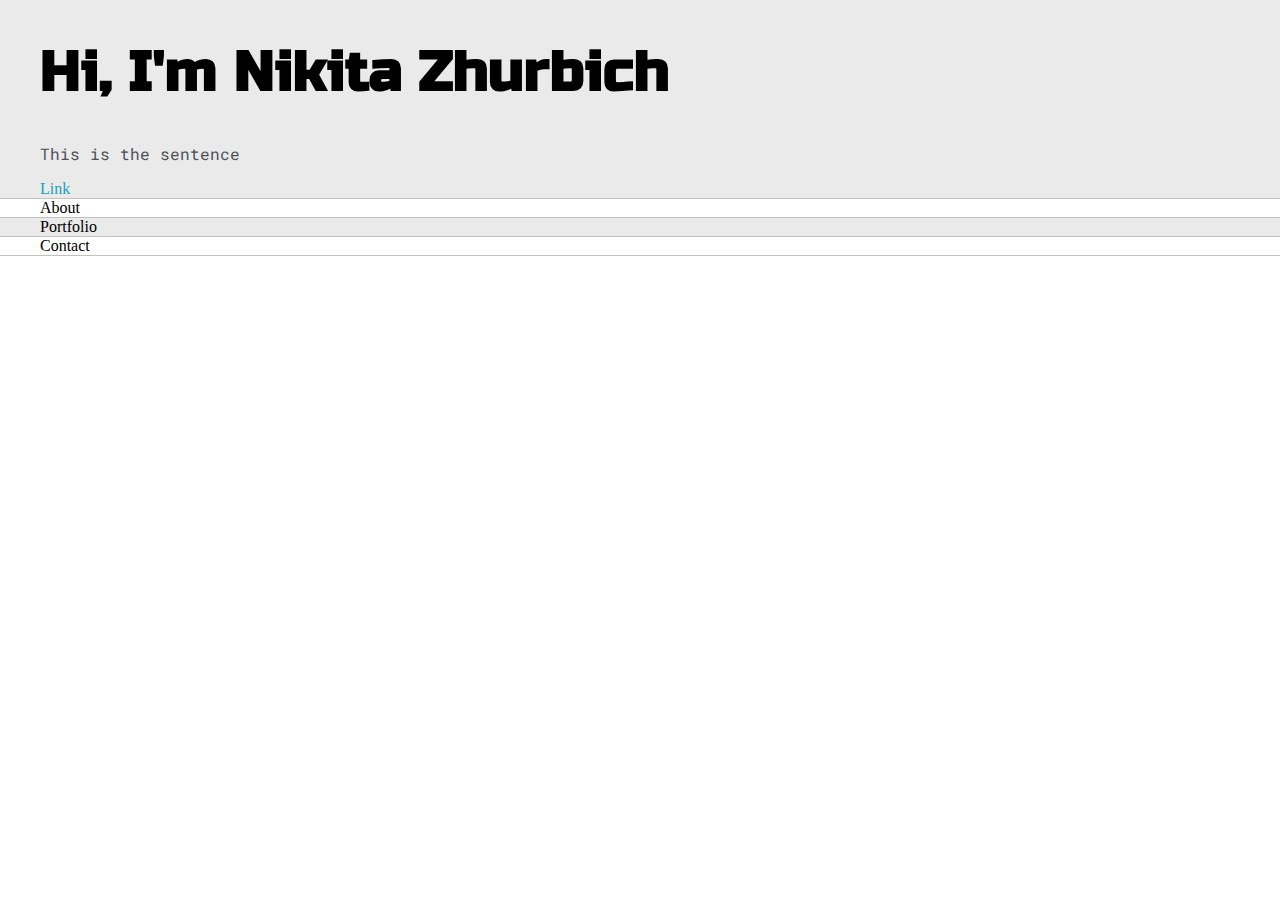
==== index.html @ 3bd74d69 "Initial sstup" ====
<!DOCTYPE html>
<html>
    <head>
        <title>Nikita Zhurbich</title>
    
        <meta name = "viewport" content = "width-device-width, 
        initial-scale = 1, maximum-scale = 1, minimum-scale = 1" />

        <link href="https://fonts.googleapis.com/css2?family=Russo+One&display=swap" rel="stylesheet">
        <link href="https://fonts.googleapis.com/css2?family=Roboto+Mono:wght@500&family=Russo+One&display=swap" rel="stylesheet">

        <link rel = "stylesheet" type = "text/css" href = "default.css">
    </head>
<body>
    <section class = "s1">
        <div class = "main-container">
            <h1>Hi, I'm Nikita Zhurbich</h1>
            <p>This is the sentence</p>
            <a href = "#">Link</a>
        </div>
    </section>

    <section class = "s2">
        <div class = "main-container">
            About
        </div>
    </section>

    <section class = "s1">
        <div class = "main-container">
            Portfolio
        </div>
    </section>

    <section class = "s2">
        <div class = "main-container">
            Contact
        </div>
    </section>
</body>
</html>
---- default.css ----
:root{
    --mainColor: #eaeaea;
    --secondaryColor: #fff;

    --borderColor: #c1c1c1 ;

    --mainText: black;
    --secondaryText: #4b5156 ; 

}


html, body{
    padding: 0 ;
    margin: 0;
}

h1, h2, h3, h4, h5, h6, strong{
    color: var(--mainText);
    font-family: 'Russo One', sans-serif;
}

p, li, span, label, input, textarea{
    color: var(--secondaryText);
    font-family: 'Roboto Mono', monospace;
}

a{
    text-decoration: none;
    color: #17a2b8;
}

ul{
    list-style: none;
}

h1 {font-size: 56px;}
h2 {font-size: 36px;}
h3 {font-size: 28px;}
h4 {font-size: 24px;}
h5 {font-size: 20px;}
h6 {font-size: 16px;}

.s1{
    background-color: var(--mainColor);
    border-bottom: 1px solid var(--borderColor);
    overflow: auto;
}

.s2{
    background-color: var(--secondaryColor);
    border-bottom: 1px solid var(--borderColor);
    overflow: auto;
}

.main-container{
    width: 1200px;
    margin: 0 auto;
}

@media screen and (max-width: 1200px){
    .main-container{
        width: 95%;
    }
}
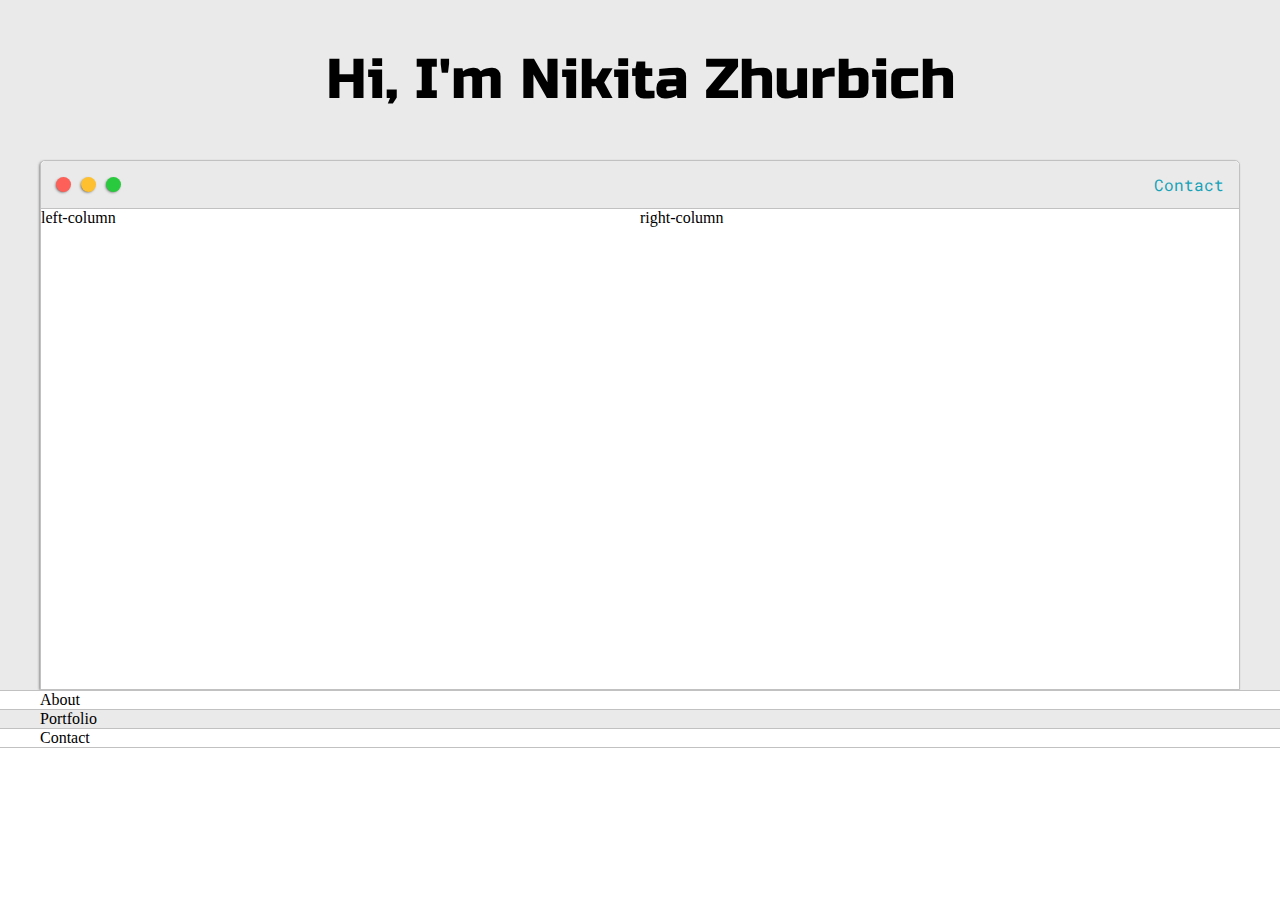
==== commit 1271c73c: "3 commit" ====
--- a/index.html
+++ b/index.html
@@ -7,6 +7,7 @@
         initial-scale = 1, maximum-scale = 1, minimum-scale = 1" />
 
         <link href="https://fonts.googleapis.com/css2?family=Russo+One&display=swap" rel="stylesheet">
+
         <link href="https://fonts.googleapis.com/css2?family=Roboto+Mono:wght@500&family=Russo+One&display=swap" rel="stylesheet">
 
         <link rel = "stylesheet" type = "text/css" href = "default.css">
@@ -14,9 +15,32 @@
 <body>
     <section class = "s1">
         <div class = "main-container">
-            <h1>Hi, I'm Nikita Zhurbich</h1>
-            <p>This is the sentence</p>
-            <a href = "#">Link</a>
+            <div class = "greeting-wrapper">
+                <h1>Hi, I'm Nikita Zhurbich</h1>
+            </div>
+
+            <div class = "intro-wrapper">
+                <div class = "nav-wrapper">
+                    <div class = "dots-wrapper">
+                        <div id = "dot-1" class = "browser-dot"></div>
+                        <div id = "dot-2" class = "browser-dot"></div>
+                        <div id = "dot-3" class = "browser-dot"></div>
+                    </div>
+
+                    <ul id = "navigation">
+                        <li><a hef = "#">Contact</a></li>
+                    </ul>
+                </div>
+
+                <div class = "left-column">
+                    left-column
+                </div>
+                
+                <div class = "right-column">
+                    right-column
+                </div>
+
+            </div>
         </div>
     </section>
 
--- a/default.css
+++ b/default.css
@@ -18,6 +18,7 @@
 h1, h2, h3, h4, h5, h6, strong{
     color: var(--mainText);
     font-family: 'Russo One', sans-serif;
+    font-weight: 500;
 }
 
 p, li, span, label, input, textarea{
@@ -58,6 +59,90 @@
     margin: 0 auto;
 }
 
+.greeting-wrapper{
+    display: grid;
+    text-align: center;
+    align-content: center;
+    min-height: 10em;
+}
+
+.intro-wrapper{
+    background-color: var(--secondaryColor);
+    border: 1px solid var(--borderColor);
+    border-radius: 5px 5px 0 0;
+
+
+	-webkit-box-shadow: -1px 1px 3px -1px rgba(0,0,0,0.75);
+	-moz-box-shadow: -1px 1px 3px -1px rgba(0,0,0,0.75);
+	box-shadow: -1px 1px 3px -1px rgba(0,0,0,0.75);
+
+    display: grid;
+    grid-template-columns: 1fr 1fr;
+    grid-template-rows: 3em 30em;
+    grid-template-areas: 
+    'nav-wrapper nav-wrapper'
+    'left-column right-column';
+}
+
+.nav-wrapper{
+    border-radius: 5px 5px 0 0;
+    grid-area: nav-wrapper;
+    border-bottom: 1px solid var(--borderColor);
+    display: flex;
+    justify-content: space-between;
+    align-items: center;
+    background-color: var(--mainColor);
+}
+
+#navigation li{
+    display: inline-block;
+    margin-right: 5px;
+    margin-left: 5px;
+}
+
+#navigation{
+    margin: 0;
+    padding: 10px;
+}
+
+.dots-wrapper{
+    display: flex;
+    padding: 10px;
+}
+
+#dot-1{
+    background-color: #fc6058;
+}
+
+#dot-2{
+    background-color: #fec02f;
+}
+
+#dot-3{
+    background-color: #2aca3e;
+}
+
+
+.browser-dot{
+    background-color: black;
+    height: 15px;
+    width: 15px;
+    border-radius: 50%;
+    margin: 5px;
+
+	-webkit-box-shadow: -1px 1px 3px -1px rgba(0,0,0,0.75);
+	-moz-box-shadow: -1px 1px 3px -1px rgba(0,0,0,0.75);
+	box-shadow: -1px 1px 3px -1px rgba(0,0,0,0.75);
+}
+
+.left-column{
+    grid-area: left-column;
+}
+
+.right-column{
+    grid-area: right-column;
+}
+
 @media screen and (max-width: 1200px){
     .main-container{
         width: 95%;
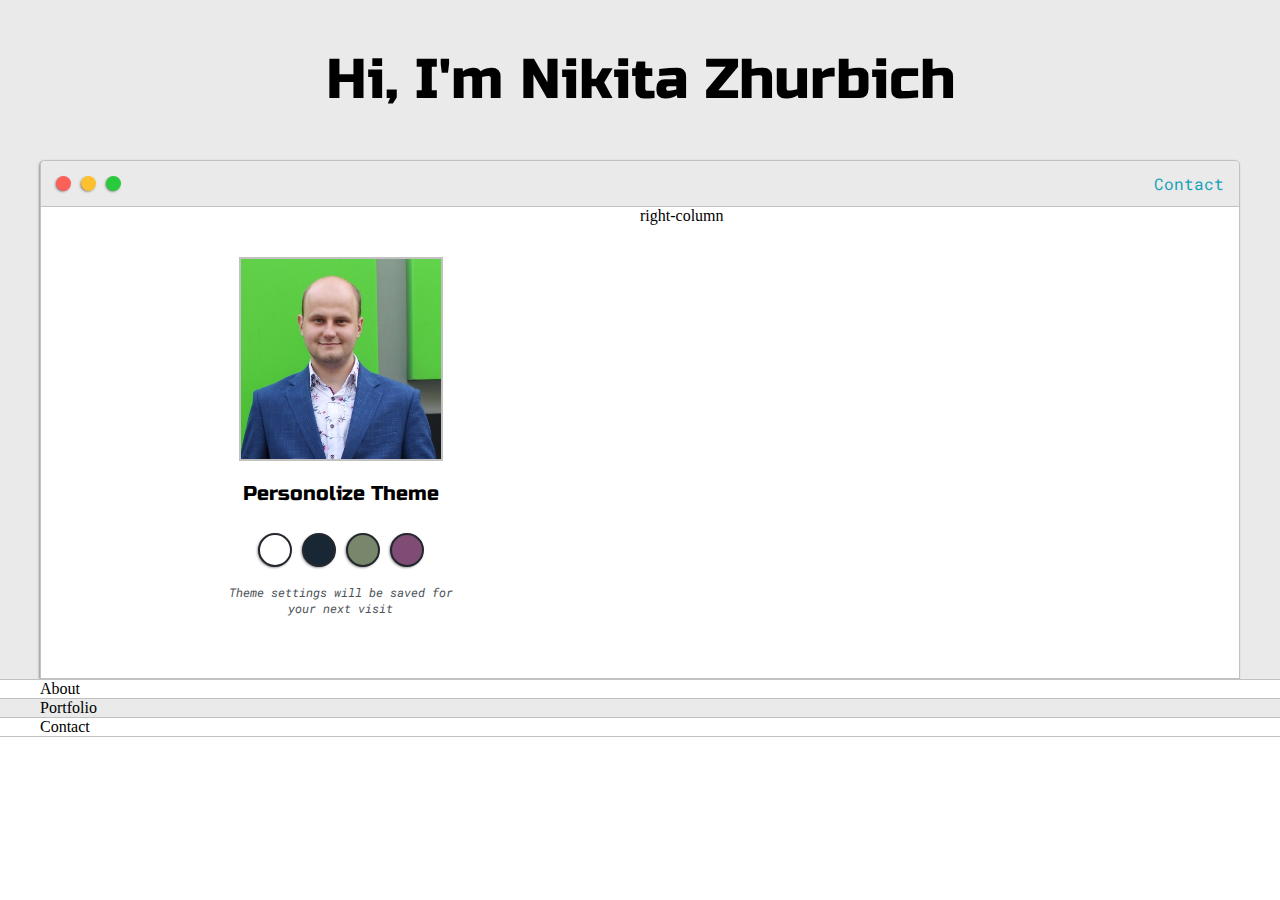
==== commit ede60df2: "Upload image" ====
--- a/index.html
+++ b/index.html
@@ -33,7 +33,16 @@
                 </div>
 
                 <div class = "left-column">
-                    left-column
+                    <img id = "profile_pic" src="images/1.jpg">
+                    <h5 style = "text-align: center; line-height: 0">Personolize Theme</h5>
+
+                    <div id = "theme-options-wrapper">
+                        <div id = "light-mode" class = "theme-dot"></div>
+                        <div id = "blue-mode" class = "theme-dot"></div>
+                        <div id = "green-mode" class = "theme-dot"></div>
+                        <div id = "purple-mode" class = "theme-dot"></div>
+                    </div>
+                    <p id = "settings-note">Theme settings will be saved for<br>your next visit</p>
                 </div>
                 
                 <div class = "right-column">
--- a/default.css
+++ b/default.css
@@ -6,6 +6,8 @@
 
     --mainText: black;
     --secondaryText: #4b5156 ; 
+
+    --themeDotBorder: #24282e;
 
 }
 
@@ -78,7 +80,6 @@
 
     display: grid;
     grid-template-columns: 1fr 1fr;
-    grid-template-rows: 3em 30em;
     grid-template-areas: 
     'nav-wrapper nav-wrapper'
     'left-column right-column';
@@ -137,6 +138,67 @@
 
 .left-column{
     grid-area: left-column;
+    padding-top: 50px;
+    padding-bottom: 50px;
+}
+
+#profile_pic{
+    display: block;
+    margin: 0 auto;
+    height: 200px;
+    width: 200px;
+    object-fit: cover;
+    border: 2px solid var(--borderColor);
+}
+
+#theme-options-wrapper{
+    display: flex;
+    justify-content: center;
+
+}
+
+.theme-dot{
+    height: 30px;
+    width: 30px;
+    background-color: black;
+    border-radius: 50%;
+
+    margin: 5px;
+    border: 2px solid var(--themeDotBorder);
+
+
+    -webkit-box-shadow: -1px 1px 3px -1px rgba(0,0,0,0.75);
+	-moz-box-shadow: -1px 1px 3px -1px rgba(0,0,0,0.75);
+    box-shadow: -1px 1px 3px -1px rgba(0,0,0,0.75);
+    
+    cursor: pointer;
+}
+
+.theme-dot:hover{
+    border-width: 5px;
+}
+
+#light-mode{
+    background-color: #fff;
+}
+
+#blue-mode{
+    background-color: #192734;
+}
+
+#green-mode{
+    background-color: #78866b;
+}
+
+#purple-mode{
+    background-color: #7e4c74;
+}
+
+#settings-note{
+    font-size: 12px;
+    font-style: italic;
+    text-align: center;
+
 }
 
 .right-column{
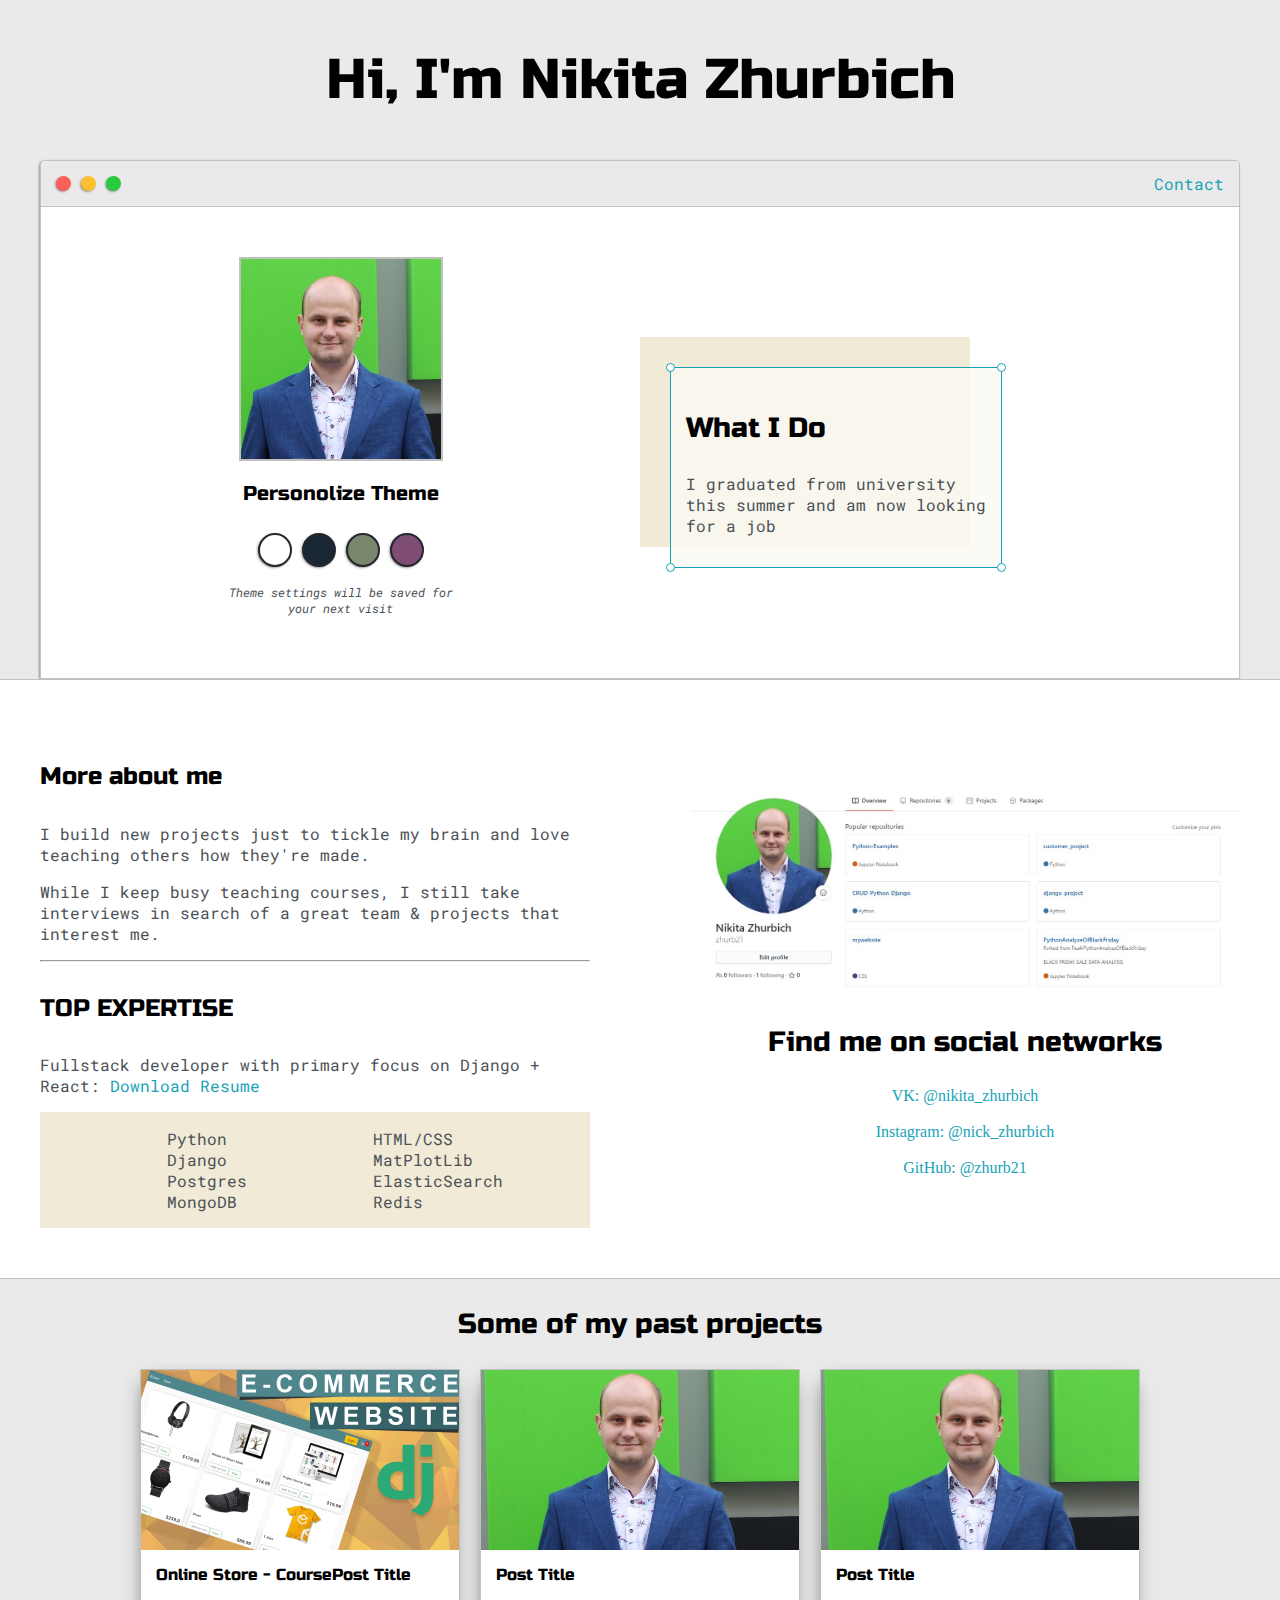
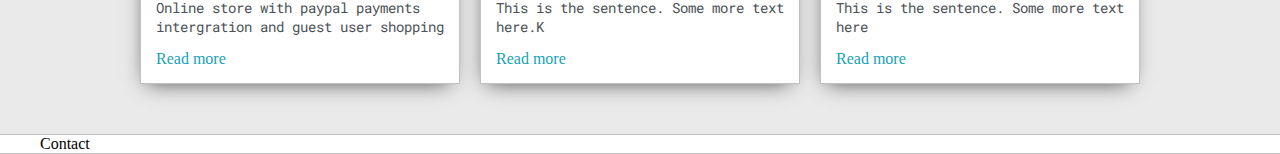
==== commit f24f6622: "5 commit" ====
--- a/index.html
+++ b/index.html
@@ -46,7 +46,16 @@
                 </div>
                 
                 <div class = "right-column">
-                    right-column
+                    <div id = "preview-shadow">
+                        <div id = "preview">
+                            <div id = "corner-tl" class = 'corner'></div>
+                            <div id = "corner-tr" class = 'corner'></div>
+                            <h3>What I Do</h3>
+                            <p>I graduated from university this summer and am now looking for a job</p>
+                            <div id = "corner-br" class = 'corner'></div>
+                            <div id = "corner-bl" class = 'corner'></div>
+                        </div>
+                    </div>
                 </div>
 
             </div>
@@ -55,13 +64,92 @@
 
     <section class = "s2">
         <div class = "main-container">
-            About
+
+            <div class = "about-wrapper">
+                <div class = "about-me">
+                    <h4>More about me</h4>
+                    <p>I build new projects just to tickle my brain and love teaching others how they're made.</p>
+
+                    <p>While I keep busy teaching courses, I still take interviews in search of a great team & projects that interest me.</p>
+                
+                    <hr>
+
+                    <h4>TOP EXPERTISE</h4>
+
+                    <p>Fullstack developer with primary focus on Django + React: <a target = "_blank" href = "Resume.pdf">Download Resume</a></p>
+
+                    <div id = "skills">
+                        <ul>
+                            <li>Python</li>
+                            <li>Django</li>
+                            <li>Postgres</li>
+                            <li>MongoDB</li>
+                        </ul>
+
+                        <ul>
+                            <li>HTML/CSS</li>
+                            <li>MatPlotLib</li>
+                            <li>ElasticSearch</li>
+                            <li>Redis</li>
+                        </ul>
+
+                    </div>
+                </div>
+
+
+                <div class = "social-links">
+                    <img id = "social_img" src="images/follow.jpg">
+                    <h3>Find me on social networks</h3>
+
+                    <a target="_blank" href="https://vk.com/nikita_zhurbich">VK: @nikita_zhurbich</a>
+                    <br>
+                    <a target="_blank" href="https://www.instagram.com/nick_zhurbich/">Instagram: @nick_zhurbich</a>
+                    <br>
+                    <a target="_blank" href="https://github.com/zhurb21">GitHub: @zhurb21</a>
+                </div>
+            </div>
         </div>
     </section>
 
     <section class = "s1">
         <div class = "main-container">
-            Portfolio
+                <h3 style = "text-align: center;">Some of my past projects</h3>
+                <div class= "post-wrapper">
+                    <div>
+                        <div class = "post">
+                            <img class = "thumbnail" src="images/ecom.jpg">
+                            <div class = "post-preview">
+                                <h6 class = "post-title">Online Store - CoursePost Title</h6>
+                                <p class = "post-intro">Online store with paypal payments intergration and guest user shopping</p>
+                                <a href = "#">Read more</a>
+                            </div>
+                        </div>
+                    </div>
+
+                    <div>
+                        <div class = "post">
+                            <img class = "thumbnail" src="images/1.jpg">
+                            <div class = "post-preview">
+                                <h6 class = "post-title">Post Title</h6>
+                                <p class = "post-intro">This is the sentence. Some more text here.K</p>
+                                <a href = "#">Read more</a>
+                            </div>
+                        </div>
+                    </div>
+
+                    <div>
+                        <div class = "post">
+                            <img class = "thumbnail" src="images/1.jpg">
+                            <div class = "post-preview">
+                                <h6 class = "post-title">Post Title</h6>
+                                <p class = "post-intro">This is the sentence. Some more text here</p>
+                                <a href = "#">Read more</a>
+                            </div>
+                        </div>
+                    </div>
+
+                </div>
+            </div>
         </div>
     </section>
 
--- a/default.css
+++ b/default.css
@@ -8,6 +8,10 @@
     --secondaryText: #4b5156 ; 
 
     --themeDotBorder: #24282e;
+
+    --previewBg: rgb(251, 249, 243, 0.8);
+
+    --previewShadow: #f0ead6;
 
 }
 
@@ -203,10 +207,135 @@
 
 .right-column{
     grid-area: right-column;
+    display: grid;
+    align-content: center;
+    padding-top: 50px;
+    padding-bottom: 50px;
+}
+
+#preview-shadow{
+    background-color: var(--previewShadow);
+    width: 300px;
+    height: 180px;
+    padding-left: 30px;
+    padding-top: 30px;
+
+}
+
+#preview{
+    width: 300px;
+    border: 1.5px solid #17a2b8;
+    background-color: var(--previewBg);
+    padding: 15px;
+    position: relative;
+}
+
+.corner{
+    width: 7px;
+    height: 7px;
+    border-radius: 50%;
+    border: 1.5px solid #17a2b8;
+    background-color: #fff;
+    position: absolute;
+}
+
+#corner-tl{
+    top: -5px;
+    left: -5px;
+}
+
+#corner-tr{
+    top: -5px;
+    right: -5px;
+}
+
+#corner-br{
+    bottom: -5px;
+    right: -5px;
+}
+
+#corner-bl{
+    bottom: -5px;
+    left: -5px;
+}
+
+.about-wrapper{
+    display: grid;
+    grid-template-columns: repeat(auto-fit, minmax(320px, 1fr));
+    padding-bottom: 50px;
+    padding-top: 50px;
+    gap: 100px;
+}
+
+#skills{
+    display: flex;
+    justify-content: space-evenly;
+    background-color: var(--previewShadow);
+}
+
+.social-links{
+    display: grid;
+    align-content: center;
+    text-align: center;
+}
+
+#social_img{
+    width: 100%;
+}
+
+.post-wrapper{
+    display: grid;
+    grid-template-columns: repeat(auto-fit, 320px);
+    gap: 20px;
+    justify-content: center;
+    padding-bottom: 50px;
+}
+
+.post{
+    border: 1px solid var(--borderColor);
+    -webkit-box-shadow: -2px 7px 21px -9px rgba(0,0,0,0.75);
+	-moz-box-shadow: -2px 7px 21px -9px rgba(0,0,0,0.75);
+	box-shadow: -2px 7px 21px -9px rgba(0,0,0,0.75);
+}
+
+.thumbnail{
+    display: block;
+    width: 100%;
+    height: 180px;
+    object-fit: cover;
+}
+
+.post-preview{
+    background-color: #fff;
+    padding: 15px;
+}
+
+.post-title{
+    color: black;
+    margin: 0px;
+
+}
+
+.post-intro{
+    color: #4b5156;
+    font-size: 14px;
 }
 
 @media screen and (max-width: 1200px){
     .main-container{
         width: 95%;
     }
+}
+
+@media screen and (max-width: 800px){
+    .intro-wrapper{
+        grid-template-columns: 1fr;
+        grid-template-areas: 
+        'nav-wrapper'
+        'left-column'
+        'right-column';
+    }
+    .right-column{
+        justify-content: center;
+    }
 }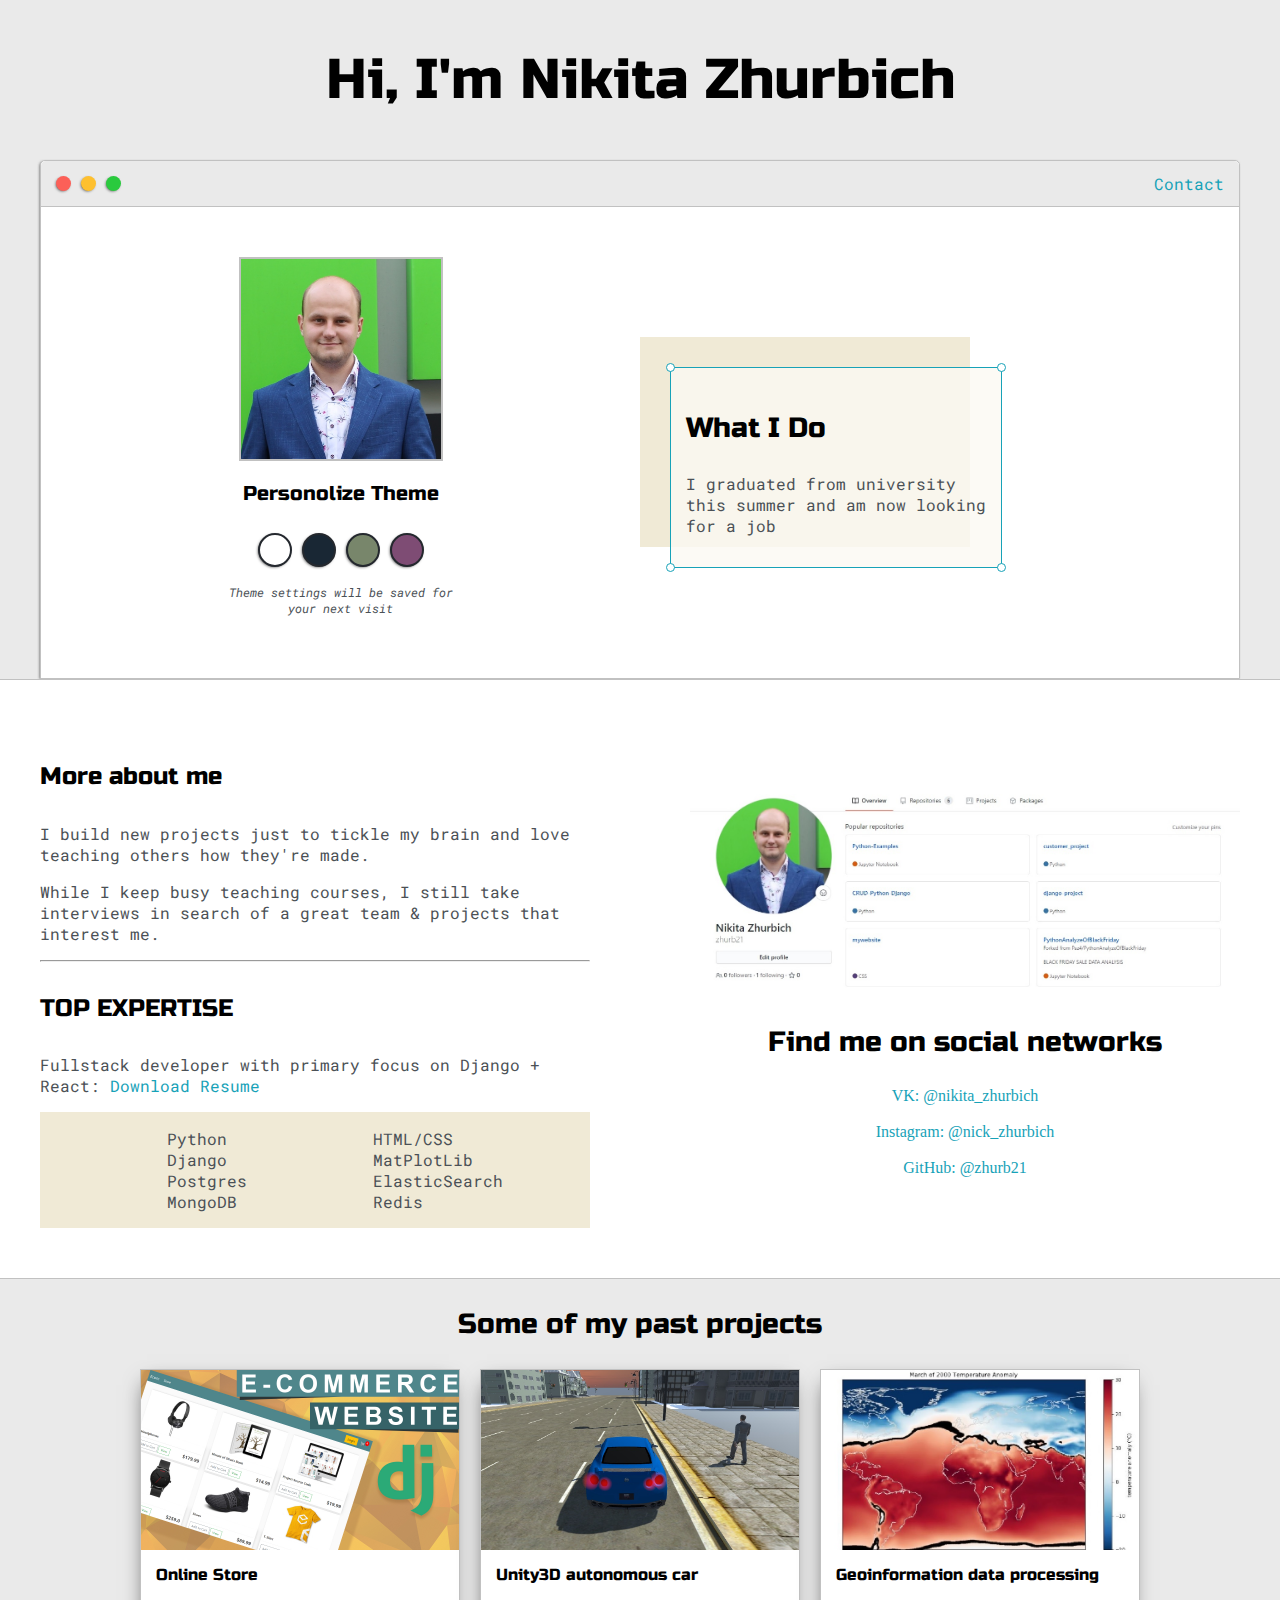
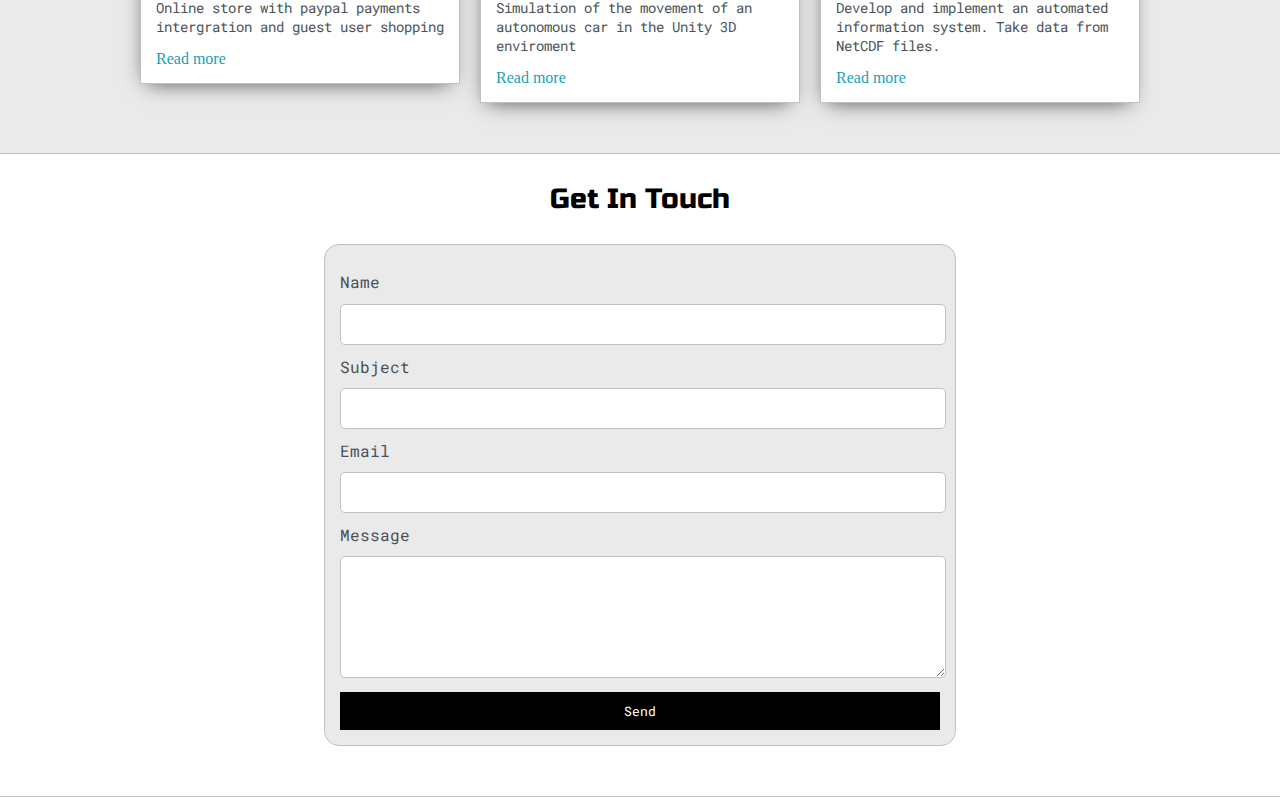
==== commit 43b4b7f6: "6 commit" ====
--- a/index.html
+++ b/index.html
@@ -119,31 +119,31 @@
                         <div class = "post">
                             <img class = "thumbnail" src="images/ecom.jpg">
                             <div class = "post-preview">
-                                <h6 class = "post-title">Online Store - CoursePost Title</h6>
+                                <h6 class = "post-title">Online Store</h6>
                                 <p class = "post-intro">Online store with paypal payments intergration and guest user shopping</p>
-                                <a href = "#">Read more</a>
+                                <a href = "ecommerce.html">Read more</a>
                             </div>
                         </div>
                     </div>
 
                     <div>
                         <div class = "post">
-                            <img class = "thumbnail" src="images/1.jpg">
+                            <img class = "thumbnail" src="images/unity.jpg">
                             <div class = "post-preview">
-                                <h6 class = "post-title">Post Title</h6>
-                                <p class = "post-intro">This is the sentence. Some more text here.K</p>
-                                <a href = "#">Read more</a>
+                                <h6 class = "post-title">Unity3D autonomous car</h6>
+                                <p class = "post-intro">Simulation of the movement of an autonomous car in the Unity 3D enviroment</p>
+                                <a href = "unity.html">Read more</a>
                             </div>
                         </div>
                     </div>
 
                     <div>
                         <div class = "post">
-                            <img class = "thumbnail" src="images/1.jpg">
+                            <img class = "thumbnail" src="images/map.jpg">
                             <div class = "post-preview">
-                                <h6 class = "post-title">Post Title</h6>
-                                <p class = "post-intro">This is the sentence. Some more text here</p>
-                                <a href = "#">Read more</a>
+                                <h6 class = "post-title">Geoinformation data processing</h6>
+                                <p class = "post-intro">Develop and implement an automated information system. Take data from NetCDF files.</p>
+                                <a href = "geo.html">Read more</a>
                             </div>
                         </div>
                     </div>
@@ -155,7 +155,23 @@
 
     <section class = "s2">
         <div class = "main-container">
-            Contact
+            <h3 style = "text-align: center;">Get In Touch</h3>
+
+            <form id = "contact-form">
+                <label>Name</label>
+                <input class = "input-field" type = "text" name = "name">
+
+                <label>Subject</label>
+                <input class = "input-field" type = "text" name = "subject">
+
+                <label>Email</label>
+                <input class = "input-field" type = "text" name = "email">
+
+                <label>Message</label>
+                <textarea class = "input-field" name = "message"></textarea>
+
+                <input id = "submit-btn" type = "submit" value = "Send">
+            </form>
         </div>
     </section>
 </body>
--- a/default.css
+++ b/default.css
@@ -12,6 +12,8 @@
     --previewBg: rgb(251, 249, 243, 0.8);
 
     --previewShadow: #f0ead6;
+
+    --btnColor: #000;
 
 }
 
@@ -319,6 +321,46 @@
 .post-intro{
     color: #4b5156;
     font-size: 14px;
+}
+
+#contact-form{
+    display: block;
+    max-width: 600px;
+    margin: 0 auto;
+    border: 1px solid var(--borderColor);
+    padding: 15px;
+    border-radius: 15px;
+    background-color: var(--mainColor);
+    margin-bottom: 50px;
+}
+
+#contact-form label{
+    line-height: 2.7em;
+}
+
+#contact-form textarea{
+    min-height: 100px;
+    font-size: 14px;
+}
+
+.input-field{
+    width: 100%;
+    padding-top: 10px;
+    padding-bottom: 10px;
+    background-color: var(--secondaryColor);
+    border-radius: 5px;
+    border: 1px solid var(--borderColor);
+    font-size: 14px;
+}
+
+#submit-btn{
+    margin-top: 10px;
+    width: 100%;
+    padding-top: 10px;
+    padding-bottom: 10px;
+    color: #fff;
+    background-color: var(--btnColor);
+    border: none;
 }
 
 @media screen and (max-width: 1200px){
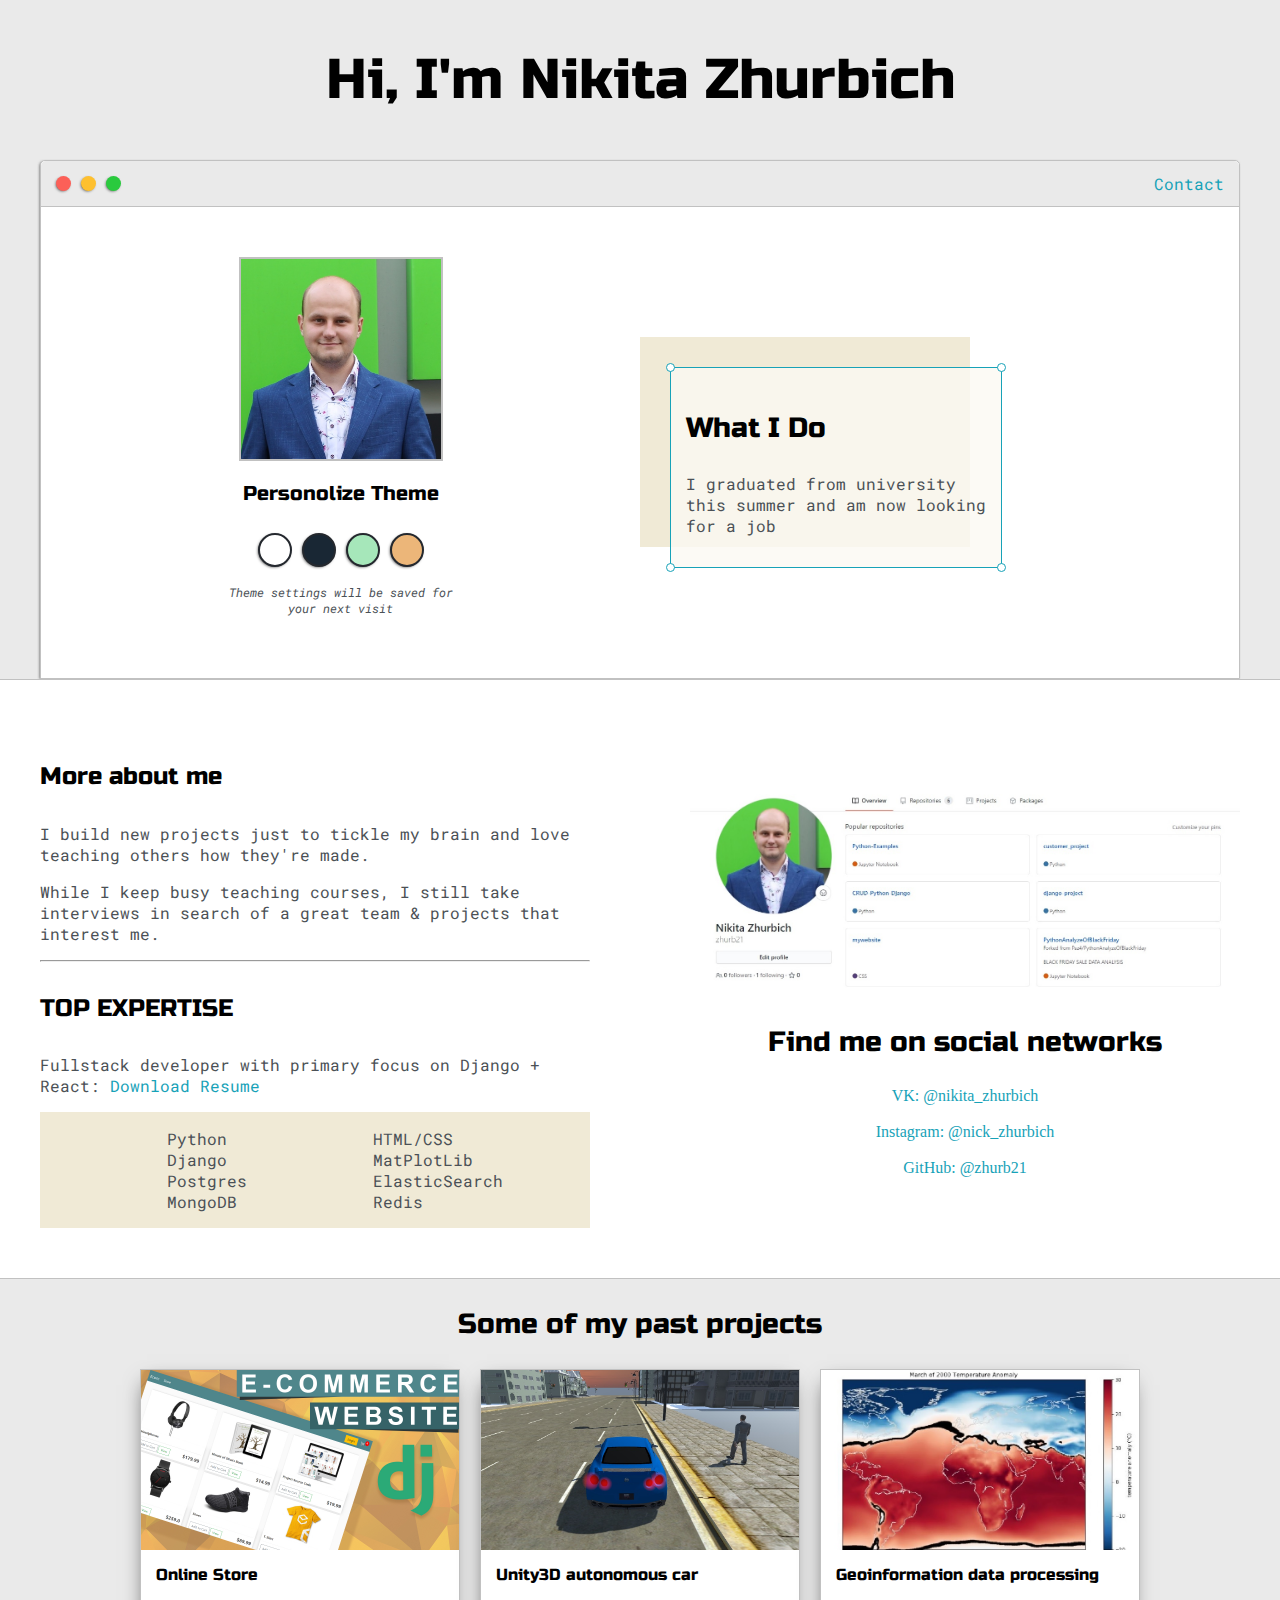
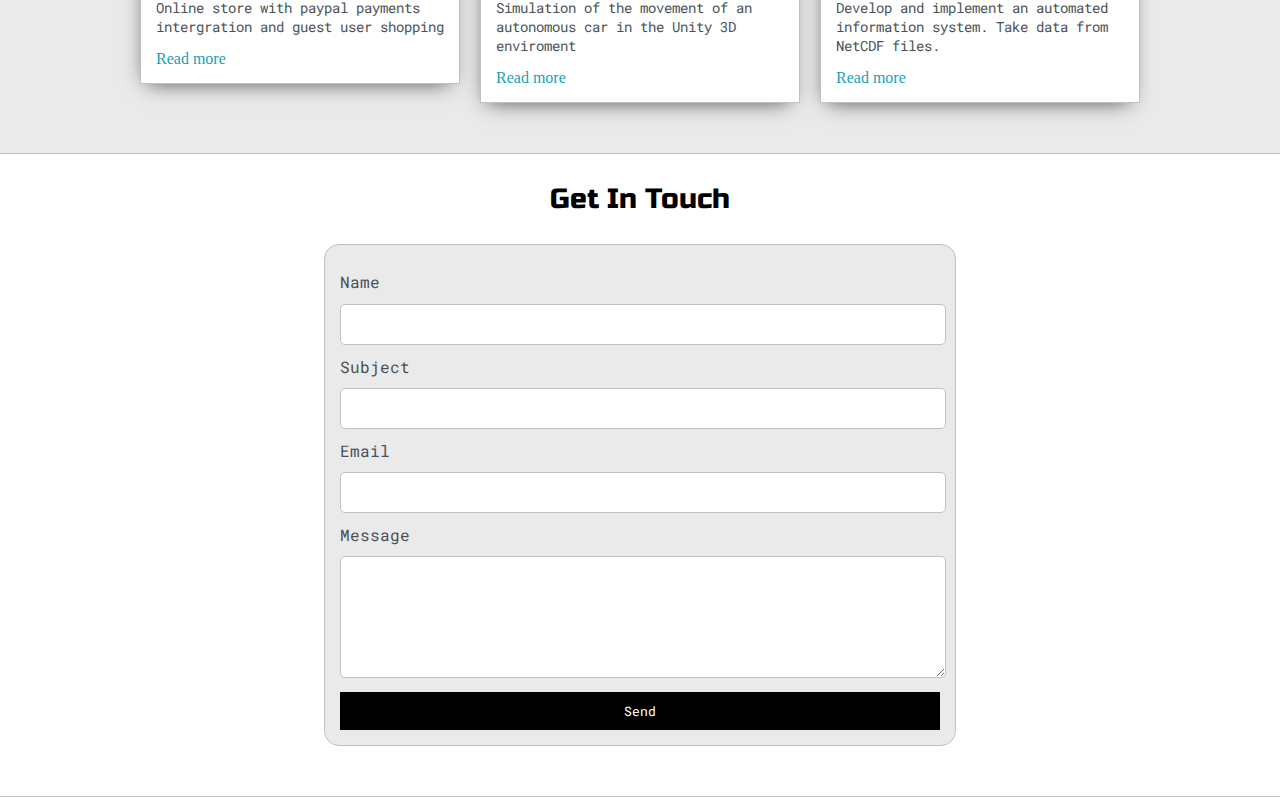
==== commit 8fe66f19: "7 commit" ====
--- a/index.html
+++ b/index.html
@@ -11,6 +11,8 @@
         <link href="https://fonts.googleapis.com/css2?family=Roboto+Mono:wght@500&family=Russo+One&display=swap" rel="stylesheet">
 
         <link rel = "stylesheet" type = "text/css" href = "default.css">
+
+        <link id = "theme-style" rel = "stylesheet" type = "text/css" href = "">
     </head>
 <body>
     <section class = "s1">
@@ -37,10 +39,10 @@
                     <h5 style = "text-align: center; line-height: 0">Personolize Theme</h5>
 
                     <div id = "theme-options-wrapper">
-                        <div id = "light-mode" class = "theme-dot"></div>
-                        <div id = "blue-mode" class = "theme-dot"></div>
-                        <div id = "green-mode" class = "theme-dot"></div>
-                        <div id = "purple-mode" class = "theme-dot"></div>
+                        <div data-mode = "light" id = "light-mode" class = "theme-dot"></div>
+                        <div data-mode = "blue" id = "blue-mode" class = "theme-dot"></div>
+                        <div data-mode = "green" id = "green-mode" class = "theme-dot"></div>
+                        <div data-mode = "orange" id = "orange-mode" class = "theme-dot"></div>
                     </div>
                     <p id = "settings-note">Theme settings will be saved for<br>your next visit</p>
                 </div>
@@ -174,5 +176,6 @@
             </form>
         </div>
     </section>
+    <script type = "text/javascript" src = "script.js"></script>
 </body>
 </html>--- a/default.css
+++ b/default.css
@@ -14,13 +14,16 @@
     --previewShadow: #f0ead6;
 
     --btnColor: #000;
-
 }
 
 
 html, body{
     padding: 0 ;
     margin: 0;
+}
+
+body *{
+    transition: 0.8s;
 }
 
 h1, h2, h3, h4, h5, h6, strong{
@@ -193,11 +196,11 @@
 }
 
 #green-mode{
-    background-color: #78866b;
-}
-
-#purple-mode{
-    background-color: #7e4c74;
+    background-color: #a6e7ba;
+}
+
+#orange-mode{
+    background-color: #ecb679;
 }
 
 #settings-note{
